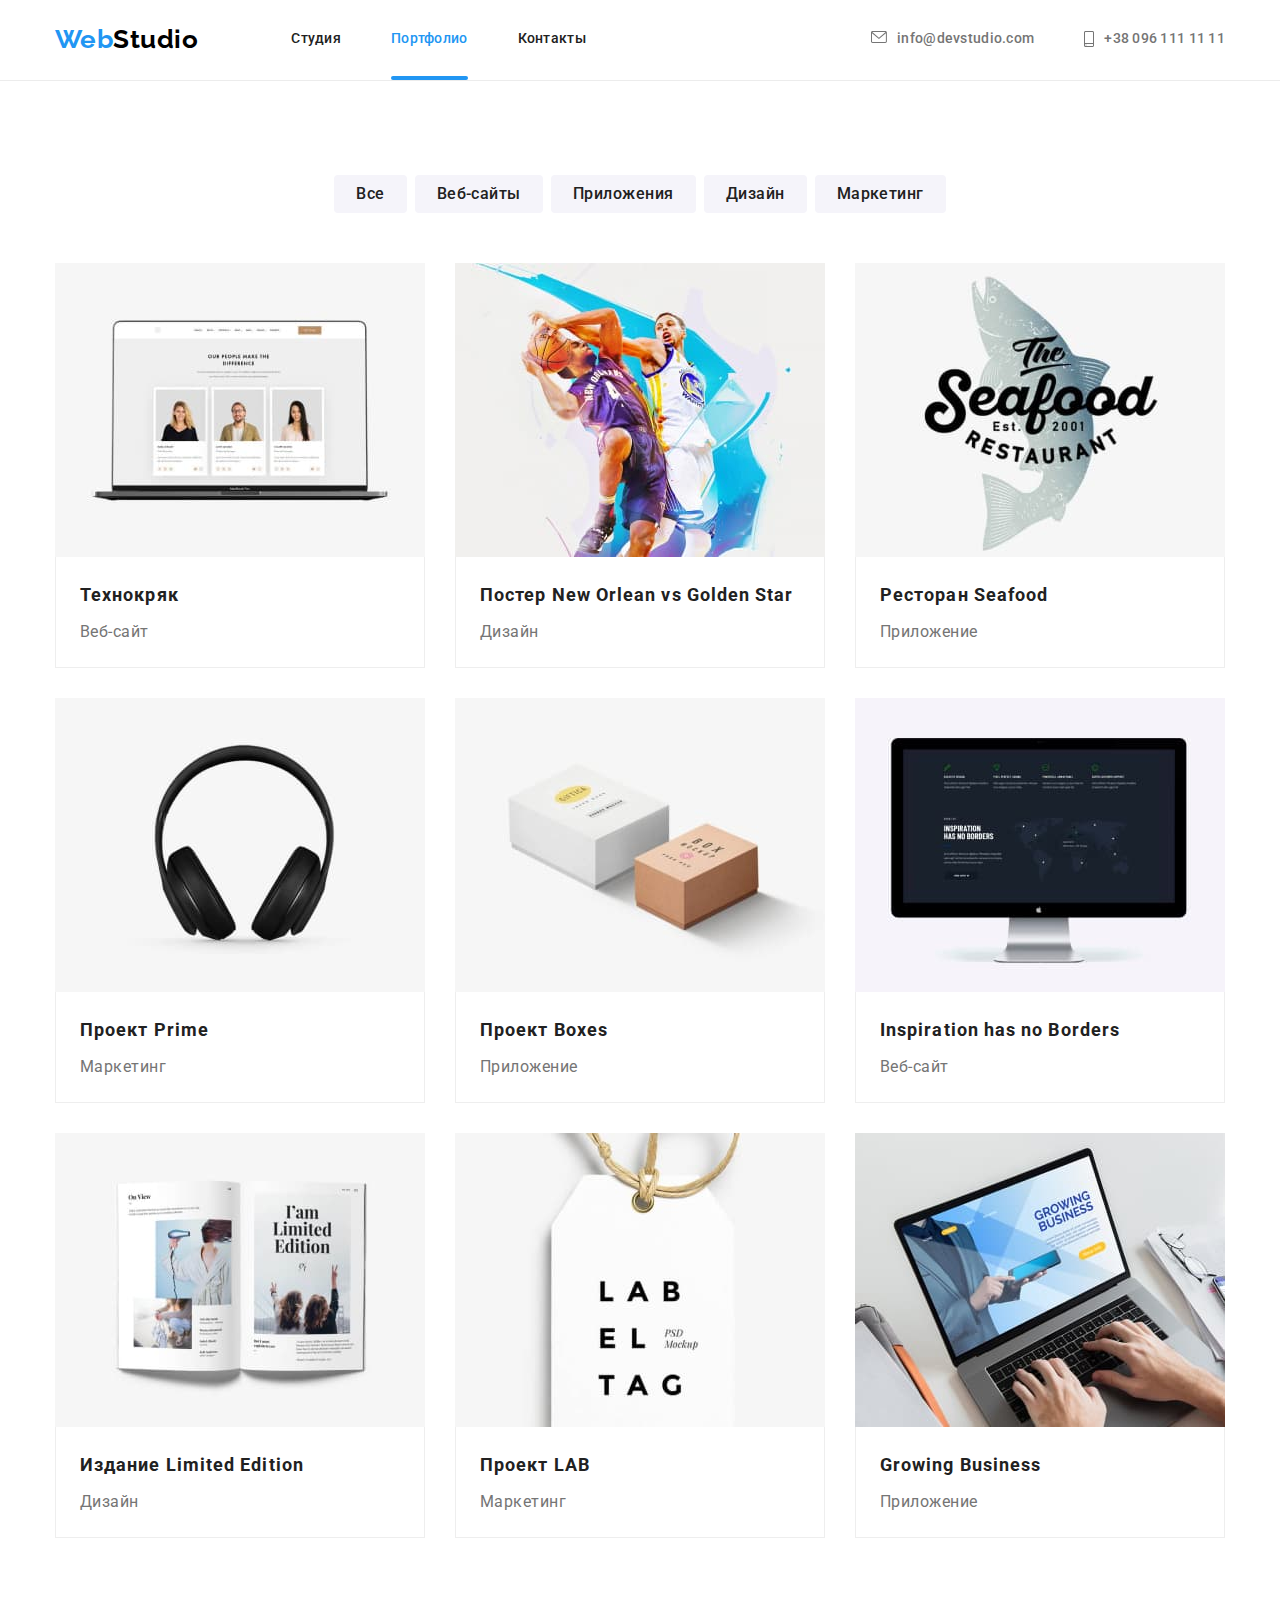
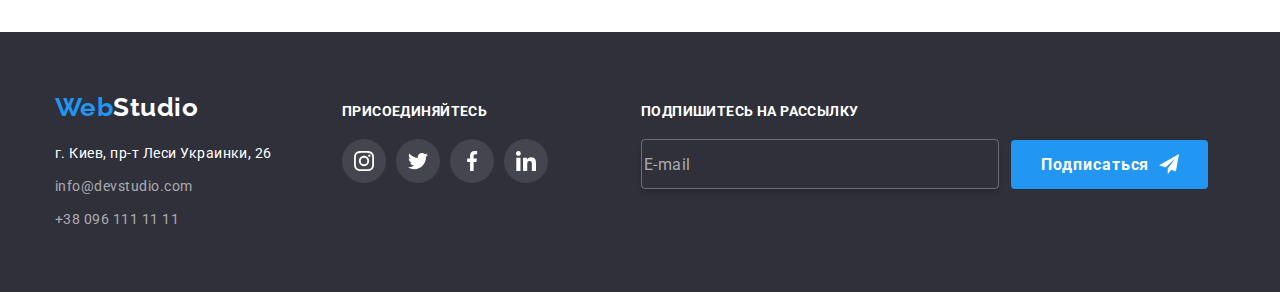
==== portfolio.html @ 32d6f5f3 "Added files from HW#6" ====
<!DOCTYPE html>
<html lang="ru">
  <head>
    <meta charset="UTF-8" />
    <meta http-equiv="X-UA-Compatible" content="IE=edge" />
    <meta name="viewport" content="width=device-width, initial-scale=1.0" />
    <title>Document</title>
    <link rel="preconnect" href="https://fonts.googleapis.com" />
    <link rel="preconnect" href="https://fonts.gstatic.com" crossorigin />
    <link
      href="https://fonts.googleapis.com/css2?family=Raleway:wght@700&family=Roboto:wght@400;500;700;900&display=swap"
      rel="stylesheet"
    />
    <link
      rel="stylesheet"
      href="https://cdnjs.cloudflare.com/ajax/libs/modern-normalize/1.1.0/modern-normalize.css"
    />
    <link rel="stylesheet" href="./css/styles.css" />
  </head>
  <body class="page">
    <!-- Шапка сайта -->

    <header class="page-header">
      <div class="container">
        <div class="header-box">
          <nav class="site-nav">
            <a href="./index.html" class="logo link"><span>Web</span>Studio</a>

            <ul class="site-nav-list list">
              <li class="site-nav-item">
                <a href="./index.html" class="link">Студия</a>
              </li>
              <li class="site-nav-item">
                <a href="./portfolio.html" class="link current">Портфолио</a>
              </li>
              <li class="site-nav-item">
                <a href="#" class="link">Контакты</a>
              </li>
            </ul>
          </nav>

          <ul class="header-contacts-list list">
            <li class="header-contacts-item">
              <a href="mailto:info@devstudio.com" class="link"
                ><svg class="contacts-icon" width="16" height="12">
                  <use href="./images/symbol-defs.svg#icon-envelope"></use>
                </svg>
                info@devstudio.com</a
              >
            </li>
            <li class="header-contacts-item">
              <a href="tel:+380961111111" class="link"
                ><svg class="contacts-icon" width="10" height="16">
                  <use href="./images/symbol-defs.svg#icon-smartphone"></use>
                </svg>
                +38 096 111 11 11</a
              >
            </li>
          </ul>
        </div>
      </div>
    </header>

    <main>
      <section class="section example">
        <!-- <h1 class="section-title">Наши работы</h1> -->
        <div class="example-box container">
          <!-- Фильтр -->

          <ul class="list filter-list">
            <li class="filter-item">
              <button type="button" class="button filter">Все</button>
            </li>
            <li class="filter-item">
              <button type="button" class="button filter">Веб-сайты</button>
            </li>
            <li class="filter-item">
              <button type="button" class="button filter">Приложения</button>
            </li>
            <li class="filter-item">
              <button type="button" class="button filter">Дизайн</button>
            </li>
            <li class="filter-item">
              <button type="button" class="button filter">Маркетинг</button>
            </li>
          </ul>

          <!-- Примеры работ -->

          <ul class="list example-list">
            <li class="example-item">
              <div class="card-thumb">
                <img
                  src="./images/img-pt1.jpg"
                  alt="Лэптоп"
                  width="370"
                  height="294"
                />
                <p class="card-thumb-description">
                  Технокряк это современная площадка распространения
                  коронавируса. Компании используют эту платформу для цифрового
                  шпионажа и атак на защищённые сервера конкурентов.
                </p>
              </div>
              <div class="card-thumb-text">
                <h2 class="title">Технокряк</h2>
                <p class="description">Веб-сайт</p>
              </div>
            </li>

            <li class="example-item">
              <div class="card-thumb">
                <img
                  src="./images/img-pt2.jpg"
                  alt="Баскетболисты"
                  width="370"
                  height="294"
                />
                <p class="card-thumb-description">
                  Технокряк это современная площадка распространения
                  коронавируса. Компании используют эту платформу для цифрового
                  шпионажа и атак на защищённые сервера конкурентов.
                </p>
              </div>
              <div class="card-thumb-text">
                <h2 class="title">Постер New Orlean vs Golden Star</h2>
                <p class="description">Дизайн</p>
              </div>
            </li>

            <li class="example-item">
              <div class="card-thumb">
                <img
                  src="./images/img-pt3.jpg"
                  alt="Логотип ресторана"
                  width="370"
                  height="294"
                />
                <p class="card-thumb-description">
                  Технокряк это современная площадка распространения
                  коронавируса. Компании используют эту платформу для цифрового
                  шпионажа и атак на защищённые сервера конкурентов.
                </p>
              </div>
              <div class="card-thumb-text">
                <h2 class="title">Ресторан Seafood</h2>
                <p class="description">Приложение</p>
              </div>
            </li>

            <li class="example-item">
              <div class="card-thumb">
                <img
                  src="./images/img-pt4.jpg"
                  alt="Наушники"
                  width="370"
                  height="294"
                />
                <p class="card-thumb-description">
                  Технокряк это современная площадка распространения
                  коронавируса. Компании используют эту платформу для цифрового
                  шпионажа и атак на защищённые сервера конкурентов.
                </p>
              </div>
              <div class="card-thumb-text">
                <h2 class="title">Проект Prime</h2>
                <p class="description">Маркетинг</p>
              </div>
            </li>

            <li class="example-item">
              <div class="card-thumb">
                <img
                  src="./images/img-pt5.jpg"
                  alt="Две коробки"
                  width="370"
                  height="294"
                />
                <p class="card-thumb-description">
                  Технокряк это современная площадка распространения
                  коронавируса. Компании используют эту платформу для цифрового
                  шпионажа и атак на защищённые сервера конкурентов.
                </p>
              </div>
              <div class="card-thumb-text">
                <h2 class="title">Проект Boxes</h2>
                <p class="description">Приложение</p>
              </div>
            </li>

            <li class="example-item">
              <div class="card-thumb">
                <img
                  src="./images/img-pt6.jpg"
                  alt="Моноблок"
                  width="370"
                  height="294"
                />
                <p class="card-thumb-description">
                  Технокряк это современная площадка распространения
                  коронавируса. Компании используют эту платформу для цифрового
                  шпионажа и атак на защищённые сервера конкурентов.
                </p>
              </div>
              <div class="card-thumb-text">
                <h2 class="title">Inspiration has no Borders</h2>
                <p class="description">Веб-сайт</p>
              </div>
            </li>

            <li class="example-item">
              <div class="card-thumb">
                <img
                  src="./images/img-pt7.jpg"
                  alt="Открытая книга"
                  width="370"
                  height="294"
                />
                <p class="card-thumb-description">
                  Технокряк это современная площадка распространения
                  коронавируса. Компании используют эту платформу для цифрового
                  шпионажа и атак на защищённые сервера конкурентов.
                </p>
              </div>
              <div class="card-thumb-text">
                <h2 class="title">Издание Limited Edition</h2>
                <p class="description">Дизайн</p>
              </div>
            </li>

            <li class="example-item">
              <div class="card-thumb">
                <img
                  src="./images/img-pt8.jpg"
                  alt="Бирка"
                  width="370"
                  height="294"
                />
                <p class="card-thumb-description">
                  Технокряк это современная площадка распространения
                  коронавируса. Компании используют эту платформу для цифрового
                  шпионажа и атак на защищённые сервера конкурентов.
                </p>
              </div>
              <div class="card-thumb-text">
                <h2 class="title">Проект LAB</h2>
                <p class="description">Маркетинг</p>
              </div>
            </li>

            <li class="example-item">
              <div class="card-thumb">
                <img
                  src="./images/img-pt9.jpg"
                  alt="Лэптоп"
                  width="370"
                  height="294"
                />
                <p class="card-thumb-description">
                  Технокряк это современная площадка распространения
                  коронавируса. Компании используют эту платформу для цифрового
                  шпионажа и атак на защищённые сервера конкурентов.
                </p>
              </div>
              <div class="card-thumb-text">
                <h2 class="title">Growing Business</h2>
                <p class="description">Приложение</p>
              </div>
            </li>
          </ul>
        </div>
      </section>
    </main>

    <!-- Футер -->

    <footer class="page-footer">
      <div class="footer-info container">
        <div class="footer-contacts">
          <a href="./index.html" class="link logo"><span>Web</span>Studio</a>
          <address>г. Киев, пр-т Леси Украинки, 26</address>
          <ul class="footer-contacts list">
            <li class="footer-contacts-item">
              <a href="mailto:info@devstudio.com" class="link"
                >info@devstudio.com</a
              >
            </li>
            <li class="footer-contacts-item">
              <a href="tel:+380961111111" class="link">+38 096 111 11 11</a>
            </li>
          </ul>
        </div>

        <div class="footer-links">
          <h2 class="footer-title">Присоединяйтесь</h2>

          <ul class="list social-list">
            <li class="social-item">
              <a href="#" class="link">
                <div class="social-box">
                  <svg class="social-icon">
                    <use href="./images/symbol-defs.svg#icon-instagram-2"></use>
                  </svg>
                </div>
              </a>
            </li>

            <li class="social-item">
              <a href="#" class="link">
                <div class="social-box">
                  <svg class="social-icon">
                    <use href="./images/symbol-defs.svg#icon-twitter-1"></use>
                  </svg>
                </div>
              </a>
            </li>

            <li class="social-item">
              <a href="#" class="link">
                <div class="social-box">
                  <svg class="social-icon">
                    <use href="./images/symbol-defs.svg#icon-facebook-1"></use>
                  </svg>
                </div>
              </a>
            </li>

            <li class="social-item">
              <a href="#" class="link">
                <div class="social-box">
                  <svg class="social-icon">
                    <use href="./images/symbol-defs.svg#icon-linkedin-1"></use>
                  </svg>
                </div>
              </a>
            </li>
          </ul>
        </div>

        <div class="subscription">
          <h2 class="footer-title">Подпишитесь на рассылку</h2>

          <div class="subscription-box">
            <form class="form">
              <label for="">
                <input
                  type="email"
                  name="email"
                  placeholder="E-mail"
                  class="ft-input"
                />
              </label>
              <button type="submit" class="footer-btn button">
                Подписаться
                <svg class="social-icon">
                  <use href="./images/symbol-defs.svg#icon-icon-send"></use>
                </svg>
              </button>
            </form>
          </div>
        </div>
      </div>
    </footer>

    <script src="./js/modal.js"></script>
  </body>
</html>
---- css/styles.css ----
:root {
  --primary-text-color: #757575;
  --title-text-color: #212121;
  --primary-accent-color: #2196f3;
  --secondary-accent-color: #ffffff;
  --logo-color: #000000;
  --footer-link-color: rgba(255, 255, 255, 0.6);

  /* --primary-bg-color: #e5e5e5; */
  --header-bg-color: #ffffff;
  --hero-bg-color: #2f303a;
  --footer-bg-color: #2f303a;
  /* --secondary-bg-color: #f5f4fa; */
  --primary-bg-color: #f5f4fa;
  --secondary-bg-color: #e5e5e5;

  --card-set-gap: 30px;

  /* -------------Переменные переходов */

  --transition-time: 250ms;
  --transition-time-func: cubic-bezier(0.4, 0, 0.2, 1);
}

/* палитра текста */

/* Основной цвет текста: #757575; */

/* Вторичный цвет текста: #212121; */

/* Акцент:#2196F3; */

/* Белый #FFFFFF; */

/* Футер адресс #FFFFFF; */

/* Футер ссылки rgba(255, 255, 255, 0.6); */

/* WEB #2196F3; studio #000000; #FFFFFF; */

/* Герой #FFFFFF; */

/* Палитра фона */

/* Хэдер #FFFFFF; */

/* Герой #2F303A; */

/* Основной фон #E5E5E5; */

/* Вторичный фон+фильтр #F5F4FA; */

body {
  color: var(--primary-text-color);
  background-color: var(--header-bg-color);

  font-family: Roboto, sans-serif;
  letter-spacing: 0.03em;
}

/* Ссылки */
.link {
  color: inherit;
  text-decoration: none;
}

/* Списки */
.list {
  margin: 0;
  padding: 0;

  list-style: none;
}

/* сброс */
h1,
h2,
h3,
h4,
h5,
h6,
p {
  margin: 0;
  padding: 0;
}

/* Изображения */

img {
  display: block;
  width: 100%;
  height: auto;
}

/* -------------------visually-hidden */

.visually-hidden {
  position: absolute;
  width: 1px;
  height: 1px;
  margin: -1px;
  padding: 0;
  overflow: hidden;
  border: 0;
  clip: rect(0 0 0 0);
}

/* CONTAINER */
.container {
  width: 1200px;
  padding-left: 15px;
  padding-right: 15px;
  margin: 0 auto;
}

/* Кнопки */

.button {
  border: 2px solid transparent;
  border-radius: 4px;
  cursor: pointer;
}

.button.filter {
  padding: 4px 20px;

  color: var(--title-text-color);
  background-color: var(--primary-bg-color);

  font-family: inherit;
  font-weight: 500;
  font-size: 16px;
  line-height: 1.62;
  letter-spacing: inherit;
  transition: background-color var(--transition-time)
      var(--transition-time-func),
    color var(--transition-time) var(--transition-time-func);
}

.button.filter:hover,
.button.filter:focus {
  color: var(--secondary-accent-color);
  background-color: var(--primary-accent-color);

  font-family: inherit;
  font-weight: 500;
  font-size: 16px;
  line-height: 1.62;
  letter-spacing: inherit;
}

/* Ссылки на соц.сети */

.social-box {
  display: flex;
  justify-content: center;
  width: 44px;
  height: 44px;
}

.social-icon {
  width: 20px;
  height: 20px;
}

/* HEADER */

.page-header {
  padding-top: 24px;
  padding-bottom: 25px;
  border-bottom: 1px solid #ececec;

  color: var(--title-text-color);
  background-color: var(--secondary-accent-color);
}

.site-nav {
  display: flex;
  align-items: center;
}

.header-box {
  display: flex;
  align-items: center;
}

.logo {
  margin-right: 93px;

  color: var(--logo-color);

  font-family: Raleway, sans-serif;
  font-weight: 700;
  font-size: 26px;
  line-height: 1.19;
}

.logo span {
  color: var(--primary-accent-color);
}

/* site-nav+header-contacts-list */

.site-nav-list {
  color: var(--title-text-color);
  font-weight: 500;
  font-size: 14px;
  line-height: 1.14;
  letter-spacing: 0.02em;

  display: flex;
}

.site-nav-item:not(:last-child) {
  margin-right: 50px;
}

.site-nav-list .link {
  transition: color var(--transition-time) var(--transition-time-func),
    fill var(--transition-time) var(--transition-time-func);
}

.site-nav-list .current {
  position: relative;
  color: var(--primary-accent-color);
}

.header-contacts-list {
  margin-left: auto;

  color: var(--primary-text-color);
  font-weight: 500;
  font-size: 14px;
  line-height: 1.14;
  letter-spacing: 0.02em;
  fill: var(--primary-text-color);

  display: flex;
}

.header-contacts-list .link {
  transition: color var(--transition-time) var(--transition-time-func),
    fill var(--transition-time) var(--transition-time-func);
}

.header-contacts-item {
  display: flex;
  align-items: center;
}

.header-contacts-item .link {
  display: flex;
}

.contacts-icon {
  margin-right: 10px;

  justify-content: center;
  align-items: center;
}

.header-contacts-item:not(:last-child) {
  margin-right: 50px;
}

.site-nav-list .link:hover,
.site-nav-list .link:focus,
.header-contacts-list .link:focus:focus,
.header-contacts-list .link:hover:hover,
.footer-contacts .link:focus,
.footer-contacts .link:hover {
  color: var(--primary-accent-color);
  fill: var(--primary-accent-color);
}

/* ---------Полоска активной вкладки position: relative строка 212 */

.site-nav .link.current::after {
  content: "";
  position: absolute;
  left: 0;
  top: 46px;
  width: 100%;
  height: 4px;
  background-color: var(--primary-accent-color);
  border-radius: 2px;
}

/* Sections */

.section {
  padding-top: 94px;
  padding-bottom: 94px;
}

.section-title {
  margin-bottom: 50px;

  color: var(--title-text-color);

  font-weight: 700;
  font-size: 36px;
  line-height: 1.16;
  text-align: center;
}

/* Hero */

.hero {
  padding-top: 200px;
  padding-bottom: 200px;

  max-width: 1600px;
  margin-right: auto;
  margin-left: auto;

  background-color: var(--hero-bg-color);
  text-align: center;
  background-image: linear-gradient(rgba(0, 0, 0, 0.2), rgba(47, 48, 58, 0.4)),
    url(../images/hero-bg.jpg);
  background-repeat: no-repeat;
  background-position: center;
}

.hero-title {
  max-width: 696px;
  margin-top: 0;
  margin-right: auto;
  margin-left: auto;
  margin-bottom: 30px;

  color: var(--secondary-accent-color);

  font-weight: 900;
  font-size: 44px;
  line-height: 1.36;
  letter-spacing: 0.06em;
  text-transform: uppercase;
}

/* HERO-кнопка */
.button.primary {
  margin-top: 0;
  margin-bottom: 0;
  margin-left: auto;
  margin-right: auto;
  padding-top: 8px;
  padding-bottom: 8px;
  padding-left: 30px;
  padding-right: 30px;

  color: var(--secondary-accent-color);
  background-color: var(--primary-accent-color);

  font-family: inherit;
  font-weight: 700;
  font-size: 16px;
  line-height: 1.87;
  letter-spacing: 0.06em;

  transition: background-color var(--transition-time)
      var(--transition-time-func),
    box-shadow var(--transition-time) var(--transition-time-func);
}

.button.primary:hover,
.button.primary:focus {
  background-color: #188ce8;
  box-shadow: 0px 4px 4px rgba(0, 0, 0, 0.25);
}

/* Секция преймущества */

/* .advantages {
  outline: 2px solid tomato;
  background-color: rgb(131, 71, 71);
} */

.advantages-list {
  margin-left: calc(-1 * var(--card-set-gap));

  font-size: 14px;
  line-height: 1.71;

  display: flex;
}

.advantages-item {
  margin-left: var(--card-set-gap);

  flex-basis: calc((100% / 4) - var(--card-set-gap));
}

.advantages-item-box {
  width: 270px;
  height: 120px;
  border-radius: 4px;
  padding: 25px 100px;
  margin-bottom: 30px;

  background-color: var(--primary-bg-color);
}

.advantages-icon {
  width: 70px;
  height: 70px;
}

.advantages-list-title {
  margin-bottom: 10px;

  color: var(--title-text-color);

  font-weight: 700;
  font-size: 14px;
  line-height: 1.14;
  text-transform: uppercase;
}

/* Секция Чем мы занимаемся */

.work {
  padding-top: 0;

  text-align: center;
}

.work-list {
  margin-left: calc(-1 * var(--card-set-gap));

  display: flex;
}

.work-item {
  position: relative;

  margin-left: var(--card-set-gap);

  flex-basis: calc((100% / 3) - var(--card-set-gap));
}

.work-item-text {
  position: absolute;
  width: 100%;
  height: auto;
  left: 0;
  bottom: 0;

  padding-top: 27px;
  padding-bottom: 27px;

  font-family: Roboto;
  font-weight: 700;
  font-size: 14px;
  line-height: 1.14;
  text-align: center;
  letter-spacing: 0.03em;
  text-transform: uppercase;

  color: var(--secondary-accent-color);
  background-color: rgba(47, 48, 58, 0.8);
}

/* Секция Команда */

.team {
  background-color: var(--secondary-bg-color);
}

.team-list {
  margin-left: calc(-1 * var(--card-set-gap));

  font-size: 16px;
  line-height: 1.18;
  text-align: center;

  display: flex;
}

.team-item {
  margin-left: var(--card-set-gap);

  flex-basis: calc((100% / 4) - var(--card-set-gap));

  box-shadow: 0px 1px 3px rgba(0, 0, 0, 0.12), 0px 1px 1px rgba(0, 0, 0, 0.14),
    0px 2px 1px rgba(0, 0, 0, 0.2);
}

.team-list .title {
  margin-bottom: 10px;

  color: var(--title-text-color);
  font-size: 16px;
  line-height: 1.18;
  font-weight: 500;
}

/* .team-list img {
  margin-bottom: 30px;
} */

.team-card-text {
  padding: 30px 32px;
  border-radius: 0 0 4px 4px;
  background-color: var(--header-bg-color);
}

.team .social-list {
  margin-top: 16px;
  margin-left: -10px;

  display: flex;
}

.team .social-item {
  margin-left: 10px;

  flex-basis: calc((100% / 3) - 10px);
}

.social-item .link {
  display: flex;
  align-items: center;
}

.team .social-item .link .social-icon {
  transition: fill var(--transition-time) var(--transition-time-func);
}

.team .social-item .link:hover .social-icon,
.team .social-item .link:focus .social-icon {
  fill: var(--secondary-accent-color);
}

.team .social-item .link .social-box {
  border-radius: 50%;
  transition: background-color var(--transition-time)
    var(--transition-time-func);
}

.team .social-item .link:hover .social-box,
.team .social-item .link:hover .social-box {
  background-color: var(--primary-accent-color);
}

.team .social-icon {
  fill: #afb1b8;
  align-self: center;
}

/* Секция Постоянные клиенты */

.clients-list {
  margin-left: calc(-1 * var(--card-set-gap));
  margin-bottom: calc(-1 * var(--card-set-gap));

  display: flex;
}

.clients-item {
  margin-left: var(--card-set-gap);
  margin-bottom: var(--card-set-gap);

  flex-basis: calc((100% / 5) - var(--card-set-gap));
}

.clients-item-box {
  width: 170px;
  height: 92px;
  padding: 16px 32px;
  border: 1px solid #afb1b8;
  border-radius: 4px;

  transition: border var(--transition-time) var(--transition-time-func);
}

.clients-icon {
  width: 106px;
  height: 60px;

  fill: #afb1b8;

  transition: fill var(--transition-time) var(--transition-time-func);
}

.clients-item .link:hover .clients-icon,
.clients-item .link:focus .clients-icon {
  fill: var(--primary-accent-color);
}

.clients-item .link:hover .clients-item-box,
.clients-item .link:focus .clients-item-box {
  border: 1px solid var(--primary-accent-color);
}

/* Секция Примеры работ */

/* .example {
  background-color: var(--header-bg-color);
} */

.filter-list {
  margin-bottom: 50px;
  display: flex;
  justify-content: center;
}

.filter-item:not(:last-child) {
  margin-right: 8px;
}

.filter-item {
  position: relative;
}

.filter-item::after {
  position: absolute;
  top: 0;
  left: 0;
  border-radius: 4px;
  content: "";
  width: 100%;
  height: 100%;

  z-index: -1;

  opacity: 0;

  transition: opacity var(--transition-time) var(--transition-time-func);

  text-shadow: 0px 4px 4px rgba(0, 0, 0, 0.25);

  box-shadow: 0px 3px 1px rgba(0, 0, 0, 0.1), 0px 1px 2px rgba(0, 0, 0, 0.08),
    0px 2px 2px rgba(0, 0, 0, 0.12);
}

.filter-item:hover::after {
  opacity: 1;
}

/* Карточки секции Примеры */

.example-item:hover,
.example-item:focus {
  cursor: pointer;

  /* box-shadow: 0px 1px 1px rgba(0, 0, 0, 0.12), 0px 4px 4px rgba(0, 0, 0, 0.06),
    1px 4px 6px rgba(0, 0, 0, 0.16); */
}

.example-item {
  position: relative;
}

.example-item::after {
  display: inline-block;
  position: absolute;
  top: 0;
  left: 0;
  content: "";
  width: 100%;
  height: 100%;

  opacity: 0;
  transition: opacity var(--transition-time) var(--transition-time-func);

  box-shadow: 0px 1px 1px rgba(0, 0, 0, 0.12), 0px 4px 4px rgba(0, 0, 0, 0.06),
    1px 4px 6px rgba(0, 0, 0, 0.16);
}

.example-item:hover::after {
  opacity: 1;
}

/* .card-thumb > img {
  margin-bottom: 20px;
} */

.card-thumb {
  position: relative;
  overflow: hidden;
}

.card-thumb-text {
  padding: 20px 24px;
  border: 1px solid #eeeeee;
  border-top: none;
}

.card-thumb-description {
  display: block;

  position: absolute;

  padding: 63px 24px;

  font-family: Roboto;
  font-size: 18px;
  line-height: 1.56;
  letter-spacing: 0.03em;

  color: var(--secondary-accent-color);
  background-color: rgba(33, 150, 243, 0.9);

  /* overflow: hidden; */

  /* opacity: 0; */

  pointer-events: none;

  transition: transform var(--transition-time) var(--transition-time-func);
}

.example-item:hover .card-thumb-description,
.example-item:focus .card-thumb-description {
  /* bottom: 0;
  left: 0; */

  transform: translateY(-100%);

  /* opacity: 1; */
}

.example-list .title {
  margin-bottom: 4px;

  color: var(--title-text-color);

  font-weight: 700;
  font-size: 18px;
  line-height: 2;
  letter-spacing: 0.06em;
  text-align: left;
}

.example-list .description {
  color: var(--primary-text-color);

  font-size: 16px;
  line-height: 1.87;
  text-align: left;
}

.example-list {
  margin-left: calc(-1 * var(--card-set-gap));
  margin-bottom: calc(-1 * var(--card-set-gap));

  display: flex;
  flex-wrap: wrap;
}

.example-item {
  margin-left: var(--card-set-gap);
  margin-bottom: var(--card-set-gap);
  flex-basis: calc((100% / 3) - var(--card-set-gap));
}

/* .card-thumb {
  border: 1px solid #eeeeee;
} */

/* футер */

.page-footer {
  padding-top: 60px;
  padding-bottom: 60px;

  color: var(--secondary-accent-color);
  background-color: var(--footer-bg-color);

  font-size: 14px;
  line-height: 1.71;
}

.page-footer .footer-contacts .logo {
  margin-bottom: 20px;
  margin-right: 0;
  display: inline-block;

  color: var(--secondary-accent-color);
}

.page-footer address {
  margin-bottom: 9px;

  font-style: normal;
}

.footer-contacts .link {
  color: var(--footer-link-color);

  transition: color var(--transition-time) var(--transition-time-func);
}

.footer-contacts-item:not(:last-child) {
  margin-bottom: 9px;
}

.page-footer .social-list {
  display: flex;
}

.footer-info {
  display: flex;
  align-items: baseline;
}

.footer-links {
  margin-left: 70px;
}

.footer-links .social-item .link .social-box {
  transition: background-color var(--transition-time)
    var(--transition-time-func);
}

.footer-links .social-item .link:hover .social-icon,
.footer-links .social-item .link:focus .social-icon {
  fill: var(--secondary-accent-color);
}

.footer-links .social-item .link:hover .social-box,
.footer-links .social-item .link:hover .social-box {
  background-color: var(--primary-accent-color);
  border-radius: 50%;
}

.footer-links .social-icon {
  fill: var(--secondary-accent-color);
  align-self: center;
}

.footer-links .social-box {
  background-color: rgba(255, 255, 255, 0.1);
  border-radius: 50%;
}

.footer-links .social-item:not(:first-child) {
  margin-left: 10px;
}

.page-footer .footer-title {
  margin-bottom: 20px;

  font-family: Roboto;
  font-weight: 700;
  font-size: 14px;
  line-height: 1.14;
  letter-spacing: 0.03em;
  text-transform: uppercase;
}

/* Футер Форма подписки */

.subscription {
  margin-left: 93px;
}

.subscription-box {
  display: flex;
  align-items: center;
}

.form {
  display: flex;
  align-items: center;
}

.form .ft-input {
  display: block;
  width: 358px;
  height: 50px;
  border: 1px solid rgba(255, 255, 255, 0.3);
  border-radius: 4px;
  box-shadow: 0px 4px 4px rgba(0, 0, 0, 0.15);
  background-color: transparent;
  color: rgba(255, 255, 255, 0.6);
  font-weight: 400;
  font-size: 16px;
  line-height: 1.25;
  letter-spacing: 0.03em;
}

.form .ft-input::placeholder {
  color: rgba(255, 255, 255, 0.6);
  font-weight: 400;
  font-size: 16px;
  line-height: 1.25;
  letter-spacing: 0.03em;
}

.footer-btn {
  margin-left: 12px;

  padding: 8px 27px 8px 28px;

  color: var(--secondary-accent-color);
  background-color: var(--primary-accent-color);

  font-family: inherit;
  font-weight: 700;
  font-size: 16px;
  line-height: 1.87;
  letter-spacing: 0.06em;

  display: flex;
  justify-content: center;
  align-items: center;

  transition: background-color var(--transition-time)
      var(--transition-time-func),
    box-shadow var(--transition-time) var(--transition-time-func);
}

.footer-btn:hover,
.footer-btn:focus {
  background-color: #188ce8;
  box-shadow: 0px 4px 4px rgba(0, 0, 0, 0.25);
}

.footer-btn .social-icon {
  margin-left: 10px;
  fill: var(--secondary-accent-color);
}

/* ------------------Модальное окно */

.backdrop {
  width: 100%;
  height: 100%;
  position: fixed;
  top: 0;
  left: 0;
  background-color: rgba(0, 0, 0, 0.2);
  transition: opacity var(--transition-time) var(--transition-time-func),
    transform var(--transition-time) var(--transition-time-func);
}

.modal {
  width: 528px;
  min-height: 581px;
  padding: 40px;
  background: var(--secondary-accent-color);
  box-shadow: 0px 1px 3px rgba(0, 0, 0, 0.12), 0px 1px 1px rgba(0, 0, 0, 0.14),
    0px 2px 1px rgba(0, 0, 0, 0.2);
  border-radius: 4px;
  position: absolute;
  left: 50%;
  top: 50%;
  transform: scale(1);
  transform: translate(-50%, -50%);
  opacity: 1;
  transition: opacity var(--transition-time) var(--transition-time-func),
    transform var(--transition-time) var(--transition-time-func);
}

.modal-title {
  font-weight: 700;
  font-size: 20px;
  line-height: 1.15;
  text-align: center;
  letter-spacing: 0.03em;
  margin-bottom: 12px;

  color: var(--title-text-color);
}

.modal-title {
  font-weight: 700;
  font-size: 20px;
  line-height: 1.15;
  text-align: center;
  letter-spacing: 0.03em;
  margin-bottom: 12px;
  display: inline-block;
}

.form-input {
  width: 100%;
  height: 40px;
  padding-left: 42px;
  outline: none;
  border: 1px solid rgba(33, 33, 33, 0.2);
  border-radius: 4px;
  cursor: pointer;
  transition: border-color var(--transition-time) var(--transition-time-func),
    fill var(--transition-time) var(--transition-time-func);
}

.form-input:focus,
.form-input:hover {
  border-color: var(--primary-accent-color);
}

.form-input:focus + .input-icon,
.form-input:hover + .input-icon {
  fill: var(--primary-accent-color);
}

.input-icon:hover ~ .form-input,
.input-icon:focus ~ .form-input {
  border-color: var(--primary-accent-color);
}

.input-icon:hover,
.input-icon:focus {
  fill: var(--primary-accent-color);
}

.form-input-text {
  margin-bottom: 4px;
  display: block;
  font-weight: 400;
  font-size: 12px;
  line-height: 1.16;
  letter-spacing: 0.01em;

  color: var(--primary-text-color);
}

.form-field {
  margin-bottom: 10px;
}

.input-wrapper {
  position: relative;
  cursor: pointer;
}

.input-icon {
  position: absolute;
  left: 12px;
  top: 50%;
  transform: translateY(-50%);
  transition: fill var(--transition-time) var(--transition-time-func);
}

.form-text {
  width: 100%;
  height: 120px;
  margin-bottom: 20px;
  border-radius: 4px;
  border: 1px solid rgba(33, 33, 33, 0.2);
  padding: 12px 16px;
  resize: none;
  cursor: pointer;
  outline: none;
  transition: border-color var(--transition-time) var(--transition-time-func);
}

.form-text:focus,
.form-text:hover {
  border-color: var(--primary-accent-color);
}

.form-input::placeholder,
.form-text::placeholder {
  font-size: 14px;
  line-height: 1.14;
  letter-spacing: 0.01em;
  color: rgba(117, 117, 117, 0.5);
  transition: color var(--transition-time) var(--transition-time-func);
}

.form-text:hover::placeholder,
.form-text:focus::placeholder {
  color: var(--primary-accent-color);
}

.input-check-text {
  font-weight: 400;
  font-size: 14px;
  line-height: 1.71px;

  letter-spacing: 0.03em;

  color: var(--primary-text-color);

  display: flex;
  align-items: center;
}

.input-check-text a {
  color: var(--primary-accent-color);
  display: block;
  /* margin-left: 5px; */
}

.input-check-text span {
  width: 16px;
  height: 15px;
  border: 2px solid var(--title-text-color);
  border-radius: 2px;
  margin-right: 8px;
  display: flex;
  align-items: center;
  justify-content: center;
}

.check-icon {
  fill: var(--secondary-accent-color);
}

.input-check:checked + .input-check-text span {
  background-color: var(--primary-accent-color);
  border: none;
}

/* ------------------------------------------------------------- */

.modal-send-button {
  margin-left: auto;
  margin-right: auto;
  display: block;

  margin-top: 30px;
  padding: 8px 53px;

  color: var(--secondary-accent-color);
  background-color: var(--primary-accent-color);

  text-align: center;
  font-family: inherit;
  font-weight: 700;
  font-size: 16px;
  line-height: 1.87;
  letter-spacing: 0.06em;

  transition: background-color var(--transition-time)
      var(--transition-time-func),
    box-shadow var(--transition-time) var(--transition-time-func);
}

.modal-send-button:focus,
.modal-send-button:hover {
  background-color: #188ce8;
  box-shadow: 0px 4px 4px rgba(0, 0, 0, 0.25);
}

.modal-icon {
  width: 11px;
  height: 11px;
  fill: #000000;
  /* box-shadow: 0px 4px 4px rgba(0, 0, 0, 0.25); */
  transition: fill var(--transition-time) var(--transition-time-func);
}

.close-btn {
  position: absolute;
  right: 8px;
  top: 8px;
  width: 30px;
  height: 30px;
  border-radius: 50%;
  border: 1px solid rgba(0, 0, 0, 0.1);
  background: transparent;
  cursor: pointer;
}

.close-btn:hover .modal-icon {
  fill: var(--primary-accent-color);
}

.backdrop.is-hidden {
  opacity: 0;
  pointer-events: none;
}

.backdrop.is-hidden .modal {
  opacity: 0;
  transform: scale(0.5);
}
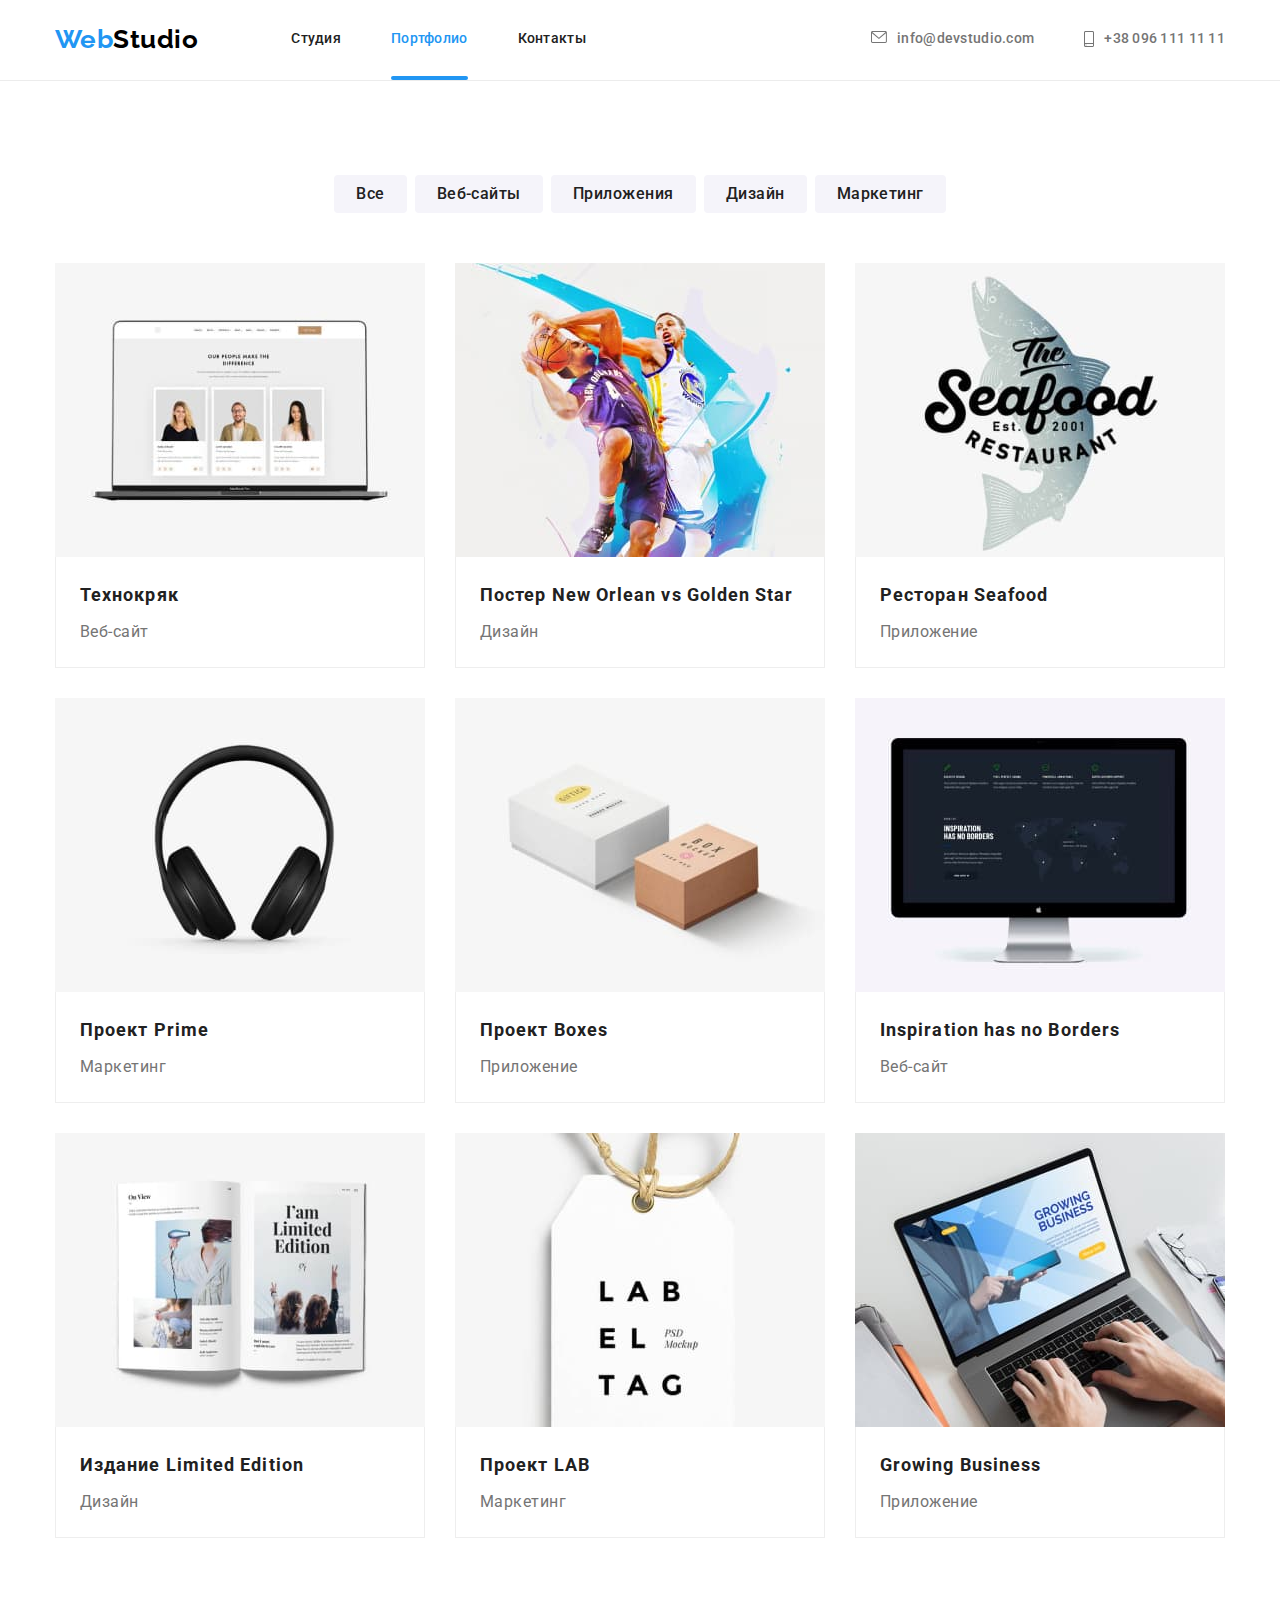
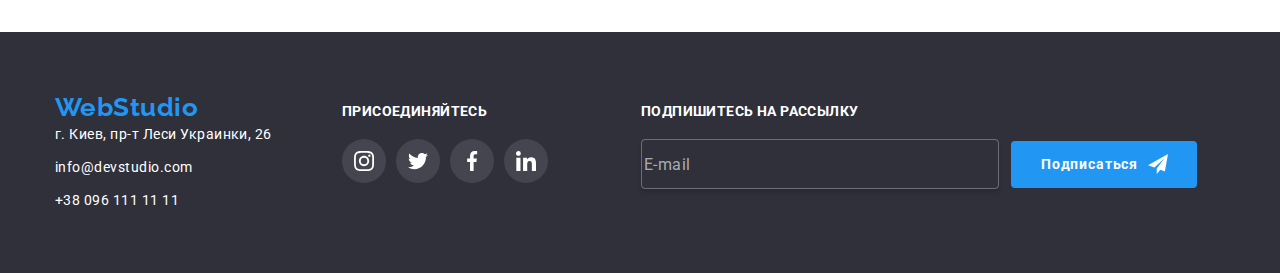
==== commit 2a6a794d: "Renamed clases of header by BEM metodology" ====
--- a/portfolio.html
+++ b/portfolio.html
@@ -24,33 +24,39 @@
       <div class="container">
         <div class="header-box">
           <nav class="site-nav">
-            <a href="./index.html" class="logo link"><span>Web</span>Studio</a>
-
-            <ul class="site-nav-list list">
-              <li class="site-nav-item">
-                <a href="./index.html" class="link">Студия</a>
+            <a href="./index.html" class="logo logo--header-logo link"
+              >Web<span class="logo--dark-logo">Studio</span></a
+            >
+
+            <ul class="site-nav__list list">
+              <li class="site-nav__item">
+                <a href="./index.html" class="site-nav__link link">Студия</a>
               </li>
-              <li class="site-nav-item">
-                <a href="./portfolio.html" class="link current">Портфолио</a>
+              <li class="site-nav__item">
+                <a href="./portfolio.html" class="site-nav__link link current"
+                  >Портфолио</a
+                >
               </li>
-              <li class="site-nav-item">
-                <a href="#" class="link">Контакты</a>
+              <li class="site-nav__item">
+                <a href="#" class="site-nav__link link">Контакты</a>
               </li>
             </ul>
           </nav>
 
-          <ul class="header-contacts-list list">
-            <li class="header-contacts-item">
-              <a href="mailto:info@devstudio.com" class="link"
-                ><svg class="contacts-icon" width="16" height="12">
+          <ul class="header-contacts list">
+            <li class="header-contacts__item">
+              <a
+                href="mailto:info@devstudio.com"
+                class="header-contacts__link link"
+                ><svg class="header-contacts__icon" width="16" height="12">
                   <use href="./images/symbol-defs.svg#icon-envelope"></use>
                 </svg>
                 info@devstudio.com</a
               >
             </li>
-            <li class="header-contacts-item">
-              <a href="tel:+380961111111" class="link"
-                ><svg class="contacts-icon" width="10" height="16">
+            <li class="header-contacts__item">
+              <a href="tel:+380961111111" class="header-contacts__link link"
+                ><svg class="header-contacts__icon" width="10" height="16">
                   <use href="./images/symbol-defs.svg#icon-smartphone"></use>
                 </svg>
                 +38 096 111 11 11</a
--- a/css/styles.css
+++ b/css/styles.css
@@ -18,7 +18,7 @@
 
   /* -------------Переменные переходов */
 
-  --transition-time: 250ms;
+  --transition-time: 500ms;
   --transition-time-func: cubic-bezier(0.4, 0, 0.2, 1);
 }
 
@@ -68,8 +68,15 @@
 .list {
   margin: 0;
   padding: 0;
-
   list-style: none;
+}
+
+/* Изображения */
+
+img {
+  display: block;
+  max-width: 100%;
+  height: auto;
 }
 
 /* сброс */
@@ -84,14 +91,6 @@
   padding: 0;
 }
 
-/* Изображения */
-
-img {
-  display: block;
-  width: 100%;
-  height: auto;
-}
-
 /* -------------------visually-hidden */
 
 .visually-hidden {
@@ -107,11 +106,30 @@
 
 /* CONTAINER */
 .container {
-  width: 1200px;
+  max-width: 1200px;
   padding-left: 15px;
   padding-right: 15px;
   margin: 0 auto;
 }
+
+/* ------------------------------------------- */
+/* ------------------------------------------- */
+/* ------------------------------------------- */
+/* ----------------COMPONENTS_____________________ */
+
+.logo {
+  color: var(--primary-accent-color);
+
+  font-family: Raleway, sans-serif;
+  font-weight: 700;
+  font-size: 26px;
+  line-height: 1.19;
+  display: inline-block;
+}
+
+/* ------------------------------------------- */
+/* ------------------------------------------- */
+/* ------------------------------------------- */
 
 /* Кнопки */
 
@@ -119,6 +137,11 @@
   border: 2px solid transparent;
   border-radius: 4px;
   cursor: pointer;
+  font-family: inherit;
+  font-style: 16px;
+  transition: background-color var(--transition-time)
+      var(--transition-time-func),
+    box-shadow var(--transition-time) var(--transition-time-func);
 }
 
 .button.filter {
@@ -127,14 +150,14 @@
   color: var(--title-text-color);
   background-color: var(--primary-bg-color);
 
-  font-family: inherit;
+  /* font-family: inherit; */
   font-weight: 500;
-  font-size: 16px;
+  /* font-size: 16px; */
   line-height: 1.62;
   letter-spacing: inherit;
-  transition: background-color var(--transition-time)
-      var(--transition-time-func),
-    color var(--transition-time) var(--transition-time-func);
+  transition: color var(--transition-time) var(--transition-time-func),
+    box-shadow var(--transition-time) var(--transition-time-func),
+    background-color var(--transition-time) var(--transition-time-func);
 }
 
 .button.filter:hover,
@@ -142,11 +165,13 @@
   color: var(--secondary-accent-color);
   background-color: var(--primary-accent-color);
 
-  font-family: inherit;
+  /* font-family: inherit; */
   font-weight: 500;
-  font-size: 16px;
+  /* font-size: 16px; */
   line-height: 1.62;
   letter-spacing: inherit;
+  box-shadow: 0px 3px 1px rgba(0, 0, 0, 0.1), 0px 1px 2px rgba(0, 0, 0, 0.08),
+    0px 2px 2px rgba(0, 0, 0, 0.12);
 }
 
 /* Ссылки на соц.сети */
@@ -174,34 +199,27 @@
   background-color: var(--secondary-accent-color);
 }
 
+.header-box {
+  display: flex;
+  align-items: center;
+}
+
+.logo--header-logo {
+  margin-right: 93px;
+}
+
+.logo--dark-logo {
+  color: var(--logo-color);
+}
+
+/* site-nav */
+
 .site-nav {
   display: flex;
   align-items: center;
 }
 
-.header-box {
-  display: flex;
-  align-items: center;
-}
-
-.logo {
-  margin-right: 93px;
-
-  color: var(--logo-color);
-
-  font-family: Raleway, sans-serif;
-  font-weight: 700;
-  font-size: 26px;
-  line-height: 1.19;
-}
-
-.logo span {
-  color: var(--primary-accent-color);
-}
-
-/* site-nav+header-contacts-list */
-
-.site-nav-list {
+.site-nav__list {
   color: var(--title-text-color);
   font-weight: 500;
   font-size: 14px;
@@ -211,71 +229,28 @@
   display: flex;
 }
 
-.site-nav-item:not(:last-child) {
+.site-nav__item:not(:last-child) {
   margin-right: 50px;
 }
 
-.site-nav-list .link {
+.site-nav__link:hover,
+.site-nav__link:focus {
+  color: var(--primary-accent-color);
+}
+
+.site-nav__link {
   transition: color var(--transition-time) var(--transition-time-func),
     fill var(--transition-time) var(--transition-time-func);
 }
 
-.site-nav-list .current {
+.site-nav__list .current {
   position: relative;
   color: var(--primary-accent-color);
 }
 
-.header-contacts-list {
-  margin-left: auto;
-
-  color: var(--primary-text-color);
-  font-weight: 500;
-  font-size: 14px;
-  line-height: 1.14;
-  letter-spacing: 0.02em;
-  fill: var(--primary-text-color);
-
-  display: flex;
-}
-
-.header-contacts-list .link {
-  transition: color var(--transition-time) var(--transition-time-func),
-    fill var(--transition-time) var(--transition-time-func);
-}
-
-.header-contacts-item {
-  display: flex;
-  align-items: center;
-}
-
-.header-contacts-item .link {
-  display: flex;
-}
-
-.contacts-icon {
-  margin-right: 10px;
-
-  justify-content: center;
-  align-items: center;
-}
-
-.header-contacts-item:not(:last-child) {
-  margin-right: 50px;
-}
-
-.site-nav-list .link:hover,
-.site-nav-list .link:focus,
-.header-contacts-list .link:focus:focus,
-.header-contacts-list .link:hover:hover,
-.footer-contacts .link:focus,
-.footer-contacts .link:hover {
-  color: var(--primary-accent-color);
-  fill: var(--primary-accent-color);
-}
-
 /* ---------Полоска активной вкладки position: relative строка 212 */
 
-.site-nav .link.current::after {
+.site-nav__link.current::after {
   content: "";
   position: absolute;
   left: 0;
@@ -284,6 +259,55 @@
   height: 4px;
   background-color: var(--primary-accent-color);
   border-radius: 2px;
+}
+
+/* header-contacts */
+
+.header-contacts {
+  color: var(--primary-text-color);
+  font-weight: 500;
+  font-size: 14px;
+  line-height: 1.14;
+  letter-spacing: 0.02em;
+
+  display: flex;
+  margin-left: auto;
+}
+
+.header-contacts .link {
+  transition: color var(--transition-time) var(--transition-time-func),
+    fill var(--transition-time) var(--transition-time-func);
+}
+
+.header-contacts__item {
+  display: flex;
+  align-items: center;
+}
+
+.header-contacts__link {
+  display: flex;
+}
+
+.header-contacts__icon {
+  margin-right: 10px;
+  fill: var(--primary-text-color);
+
+  justify-content: center;
+  align-items: center;
+
+  transition: fill var(--transition-time) var(--transition-time-func);
+}
+
+.header-contacts__item:not(:last-child) {
+  margin-right: 50px;
+}
+
+.header-contacts__link:focus:focus,
+.header-contacts__link:hover:hover,
+.header-contacts__link:focus .header-contacts__icon,
+.header-contacts__link:hover .header-contacts__icon {
+  color: var(--primary-accent-color);
+  fill: var(--primary-accent-color);
 }
 
 /* Sections */
@@ -352,15 +376,15 @@
   color: var(--secondary-accent-color);
   background-color: var(--primary-accent-color);
 
-  font-family: inherit;
+  /* font-family: inherit; */
   font-weight: 700;
-  font-size: 16px;
+  /* font-size: 16px; */
   line-height: 1.87;
   letter-spacing: 0.06em;
 
-  transition: background-color var(--transition-time)
+  /* transition: background-color var(--transition-time)
       var(--transition-time-func),
-    box-shadow var(--transition-time) var(--transition-time-func);
+    box-shadow var(--transition-time) var(--transition-time-func); */
 }
 
 .button.primary:hover,
@@ -613,7 +637,7 @@
   position: relative;
 }
 
-.filter-item::after {
+/* .filter-item::after {
   position: absolute;
   top: 0;
   left: 0;
@@ -636,7 +660,7 @@
 
 .filter-item:hover::after {
   opacity: 1;
-}
+} */
 
 /* Карточки секции Примеры */
 
@@ -772,12 +796,12 @@
   line-height: 1.71;
 }
 
-.page-footer .footer-contacts .logo {
+.logo--light-logo {
+  color: var(--secondary-accent-color);
+}
+
+.logo--footer-logo {
   margin-bottom: 20px;
-  margin-right: 0;
-  display: inline-block;
-
-  color: var(--secondary-accent-color);
 }
 
 .page-footer address {
@@ -786,10 +810,15 @@
   font-style: normal;
 }
 
-.footer-contacts .link {
+.footer-contacts__link {
   color: var(--footer-link-color);
 
   transition: color var(--transition-time) var(--transition-time-func);
+}
+
+.footer-contacts__link:focus,
+.footer-contacts__link:hover {
+  color: var(--primary-accent-color);
 }
 
 .footer-contacts-item:not(:last-child) {
@@ -897,9 +926,9 @@
   color: var(--secondary-accent-color);
   background-color: var(--primary-accent-color);
 
-  font-family: inherit;
+  /* font-family: inherit; */
   font-weight: 700;
-  font-size: 16px;
+  /* font-size: 16px; */
   line-height: 1.87;
   letter-spacing: 0.06em;
 
@@ -907,9 +936,9 @@
   justify-content: center;
   align-items: center;
 
-  transition: background-color var(--transition-time)
+  /* transition: background-color var(--transition-time)
       var(--transition-time-func),
-    box-shadow var(--transition-time) var(--transition-time-func);
+    box-shadow var(--transition-time) var(--transition-time-func); */
 }
 
 .footer-btn:hover,
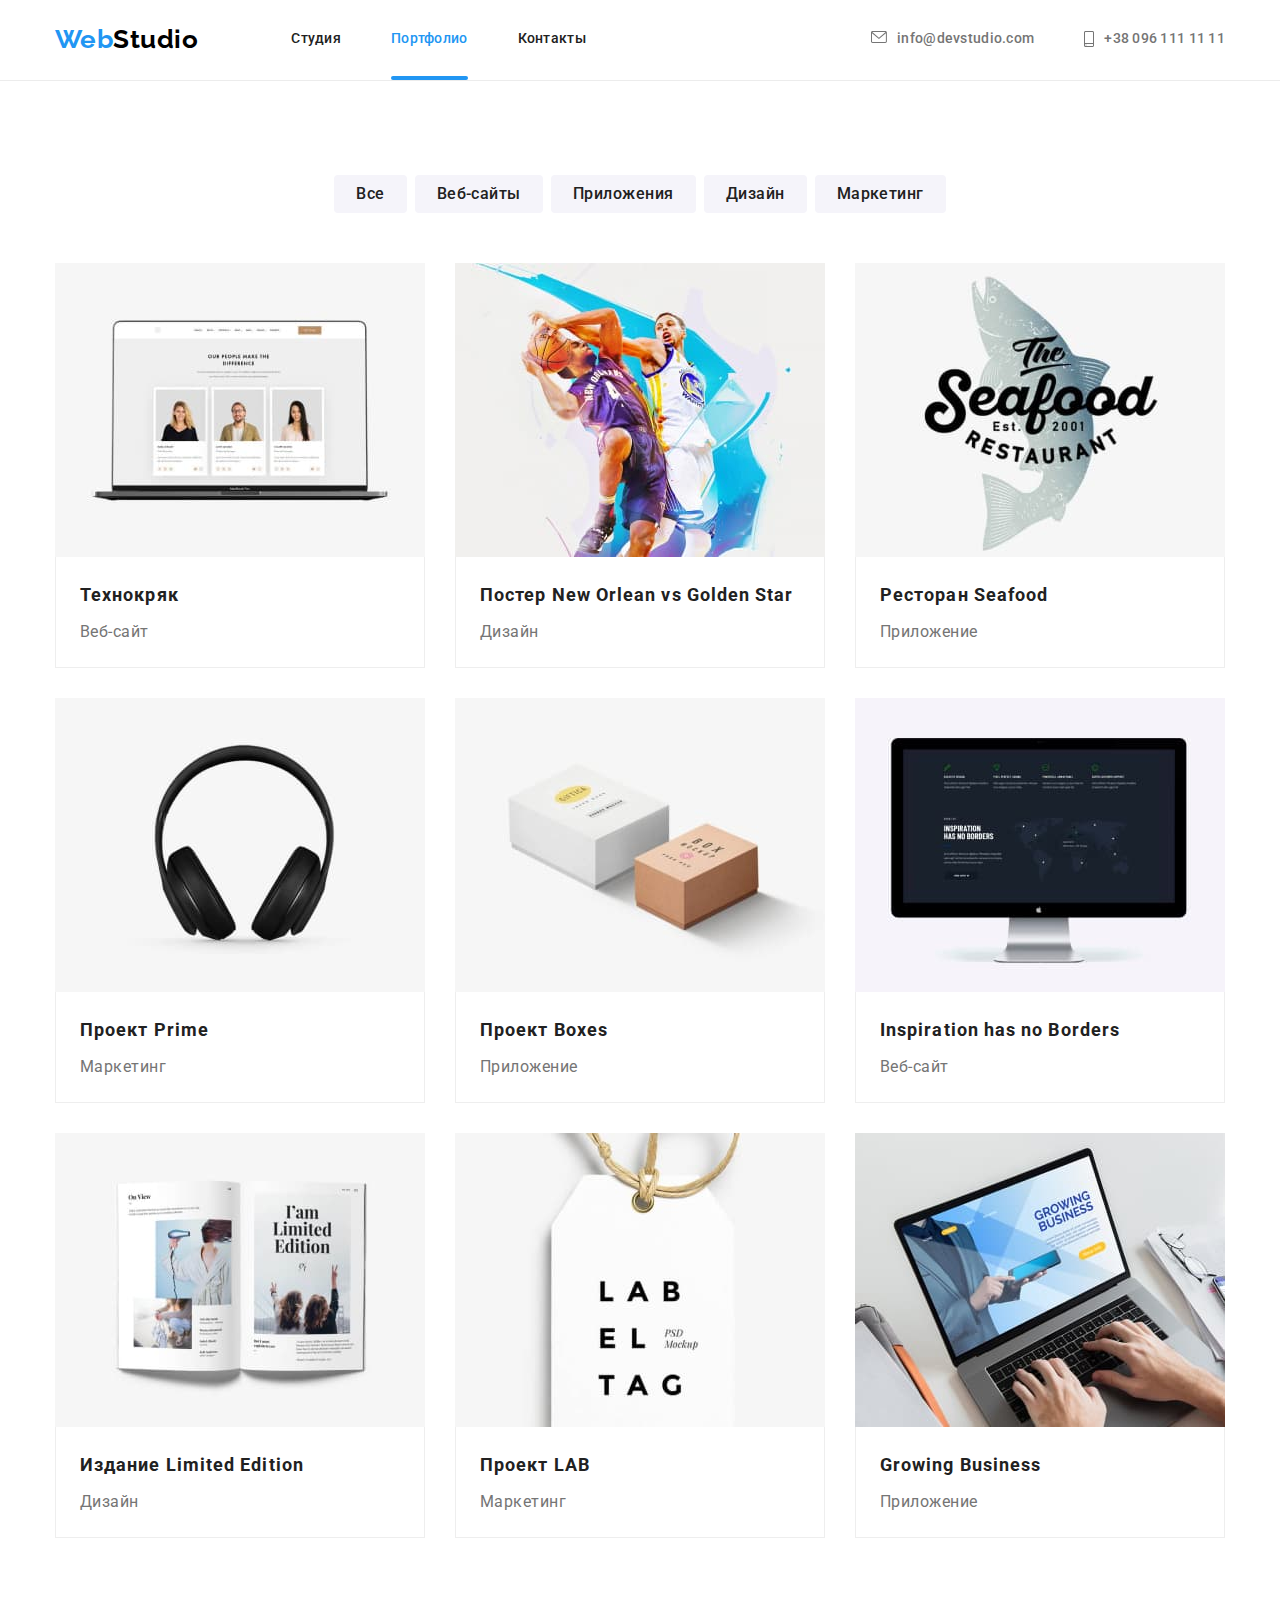
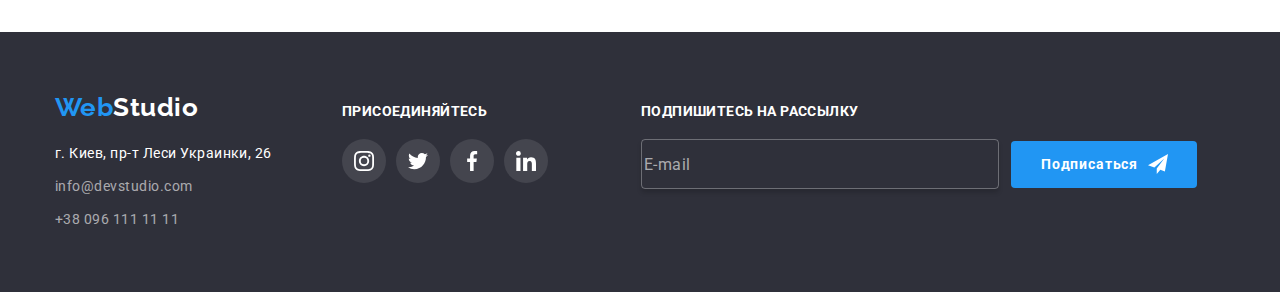
==== commit 0852b76d: "Renamed classes by BEM Metodology in hero and footer contacts" ====
--- a/portfolio.html
+++ b/portfolio.html
@@ -69,7 +69,7 @@
 
     <main>
       <section class="section example">
-        <!-- <h1 class="section-title">Наши работы</h1> -->
+        <h1 class="section-title visually-hidden">Наши работы</h1>
         <div class="example-box container">
           <!-- Фильтр -->
 
@@ -279,23 +279,33 @@
     </main>
 
     <!-- Футер -->
+
+    <!-- ------------------------------------start -->
 
     <footer class="page-footer">
       <div class="footer-info container">
         <div class="footer-contacts">
-          <a href="./index.html" class="link logo"><span>Web</span>Studio</a>
+          <a href="./index.html" class="link logo logo--footer-logo"
+            >Web<span class="logo--light-logo">Studio</span></a
+          >
           <address>г. Киев, пр-т Леси Украинки, 26</address>
           <ul class="footer-contacts list">
             <li class="footer-contacts-item">
-              <a href="mailto:info@devstudio.com" class="link"
+              <a
+                href="mailto:info@devstudio.com"
+                class="footer-contacts__link link"
                 >info@devstudio.com</a
               >
             </li>
             <li class="footer-contacts-item">
-              <a href="tel:+380961111111" class="link">+38 096 111 11 11</a>
-            </li>
-          </ul>
-        </div>
+              <a href="tel:+380961111111" class="footer-contacts__link link"
+                >+38 096 111 11 11</a
+              >
+            </li>
+          </ul>
+        </div>
+
+        <!-- ____________________________________________end -->
 
         <div class="footer-links">
           <h2 class="footer-title">Присоединяйтесь</h2>
--- a/css/styles.css
+++ b/css/styles.css
@@ -127,10 +127,29 @@
   display: inline-block;
 }
 
+/* Sections */
+
+.section {
+  padding-top: 94px;
+  padding-bottom: 94px;
+}
+
+.section__title {
+  margin-bottom: 50px;
+
+  color: var(--title-text-color);
+
+  font-weight: 700;
+  font-size: 36px;
+  line-height: 1.16;
+  text-align: center;
+}
+
 /* ------------------------------------------- */
 /* ------------------------------------------- */
 /* ------------------------------------------- */
 
+/* ---------------------------------------------------start */
 /* Кнопки */
 
 .button {
@@ -144,6 +163,27 @@
     box-shadow var(--transition-time) var(--transition-time-func);
 }
 
+.button--primary {
+  width: 200px;
+  height: 50px;
+  text-align: center;
+
+  color: var(--secondary-accent-color);
+  background-color: var(--primary-accent-color);
+
+  font-weight: 700;
+  line-height: 1.87;
+  letter-spacing: 0.06em;
+}
+
+.button--primary:hover,
+.button--primary:focus {
+  background-color: #188ce8;
+  box-shadow: 0px 4px 4px rgba(0, 0, 0, 0.25);
+}
+
+/* ______________________________________________________end */
+
 .button.filter {
   padding: 4px 20px;
 
@@ -188,6 +228,7 @@
   height: 20px;
 }
 
+/* -------------------------------------------start */
 /* HEADER */
 
 .page-header {
@@ -248,7 +289,7 @@
   color: var(--primary-accent-color);
 }
 
-/* ---------Полоска активной вкладки position: relative строка 212 */
+/* ---------Полоска активной вкладки  */
 
 .site-nav__link.current::after {
   content: "";
@@ -274,18 +315,15 @@
   margin-left: auto;
 }
 
-.header-contacts .link {
+.header-contacts__item {
+  display: flex;
+  align-items: center;
+}
+
+.header-contacts__link {
+  display: flex;
   transition: color var(--transition-time) var(--transition-time-func),
     fill var(--transition-time) var(--transition-time-func);
-}
-
-.header-contacts__item {
-  display: flex;
-  align-items: center;
-}
-
-.header-contacts__link {
-  display: flex;
 }
 
 .header-contacts__icon {
@@ -308,24 +346,6 @@
 .header-contacts__link:hover .header-contacts__icon {
   color: var(--primary-accent-color);
   fill: var(--primary-accent-color);
-}
-
-/* Sections */
-
-.section {
-  padding-top: 94px;
-  padding-bottom: 94px;
-}
-
-.section-title {
-  margin-bottom: 50px;
-
-  color: var(--title-text-color);
-
-  font-weight: 700;
-  font-size: 36px;
-  line-height: 1.16;
-  text-align: center;
 }
 
 /* Hero */
@@ -393,6 +413,8 @@
   box-shadow: 0px 4px 4px rgba(0, 0, 0, 0.25);
 }
 
+/* ---------------------------------------------------end */
+
 /* Секция преймущества */
 
 /* .advantages {
@@ -783,6 +805,8 @@
   border: 1px solid #eeeeee;
 } */
 
+/* -------------------------------------start */
+
 /* футер */
 
 .page-footer {
@@ -803,6 +827,8 @@
 .logo--footer-logo {
   margin-bottom: 20px;
 }
+
+/* -----------------------------------------------end */
 
 .page-footer address {
   margin-bottom: 9px;
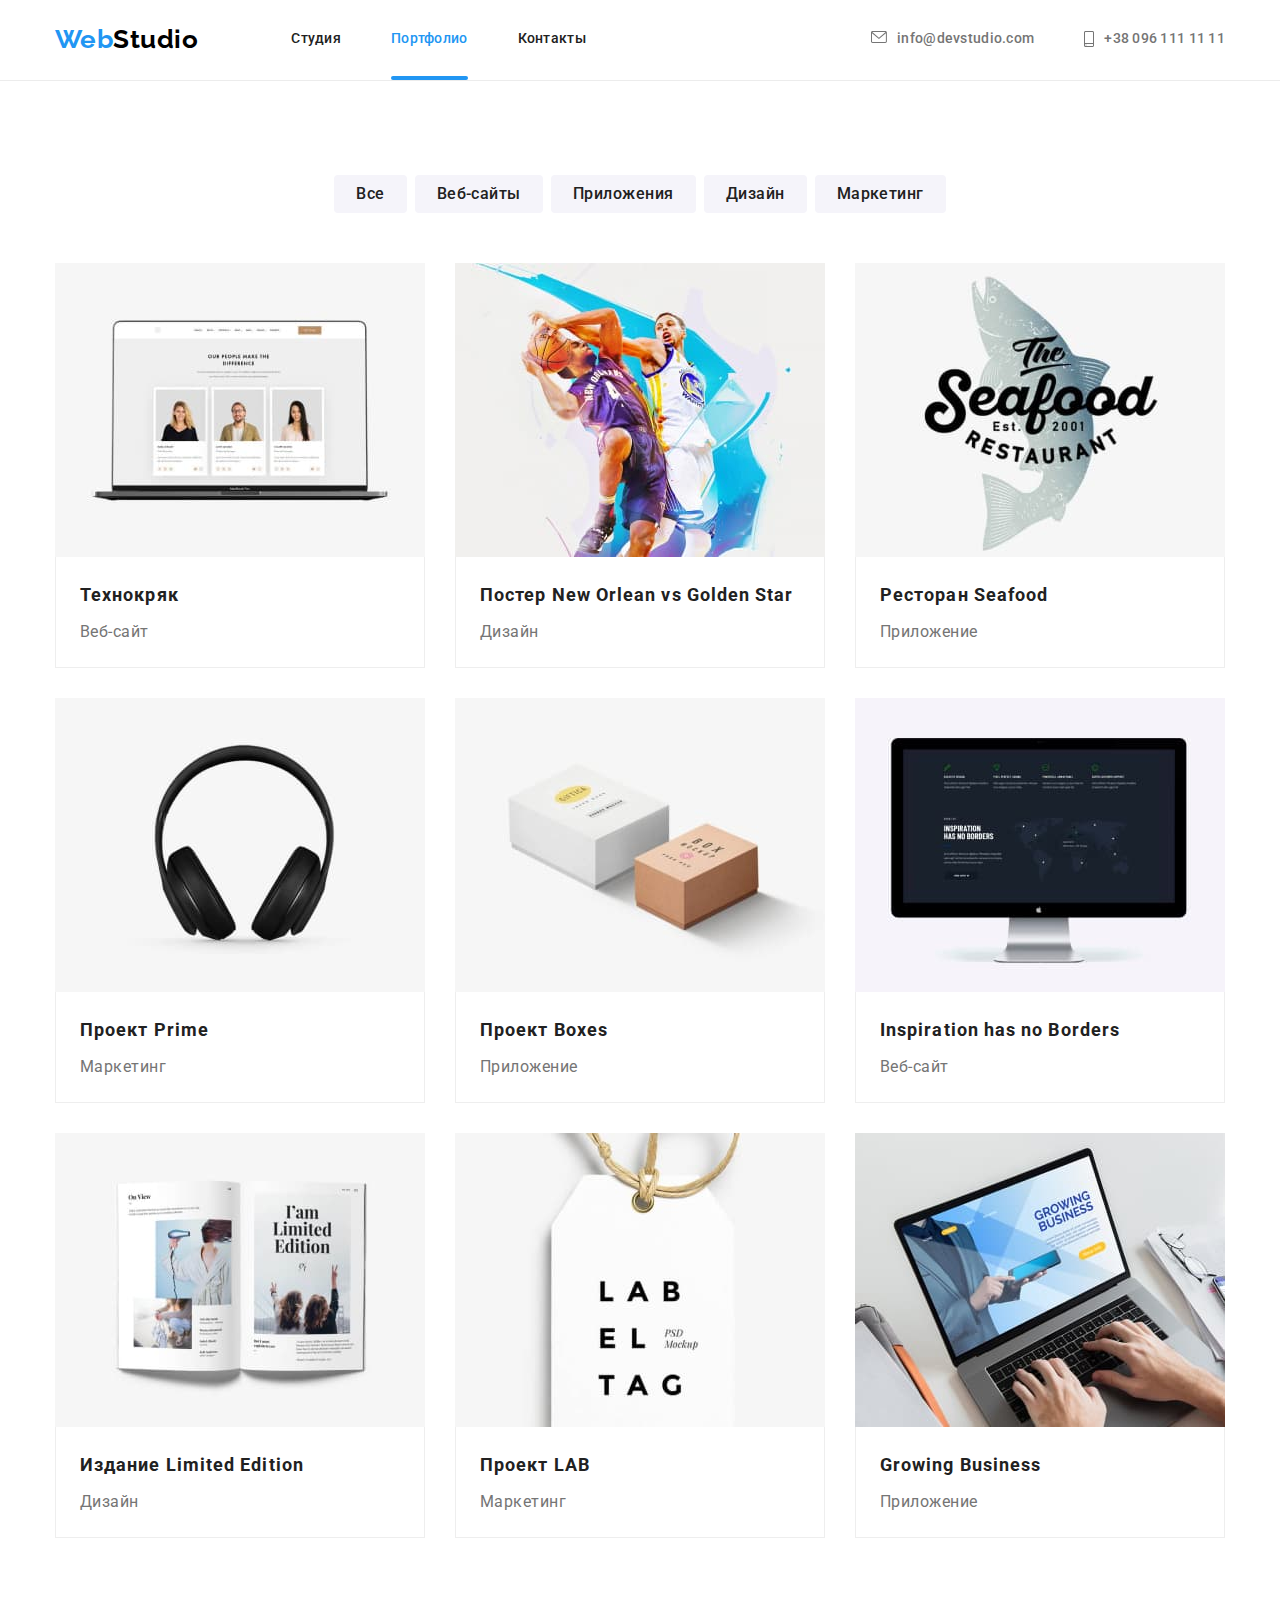
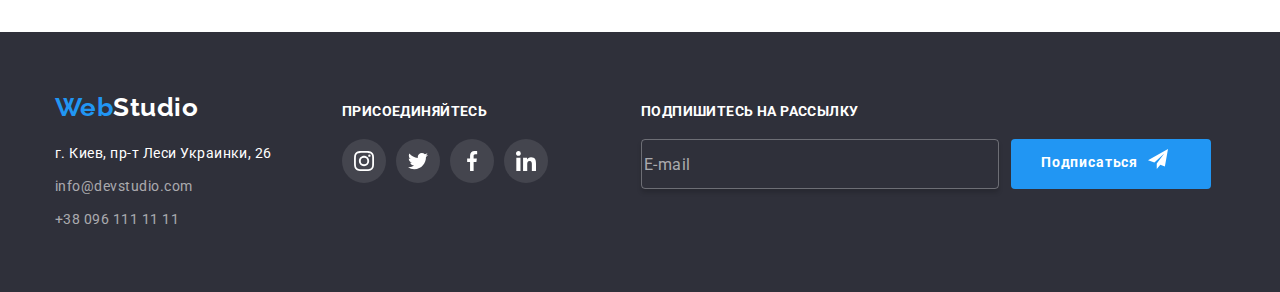
==== commit 15a7d55a: "Made footer" ====
--- a/portfolio.html
+++ b/portfolio.html
@@ -282,22 +282,24 @@
 
     <!-- ------------------------------------start -->
 
-    <footer class="page-footer">
+    <footer class="page-footer page-footer--theme--dark">
       <div class="footer-info container">
         <div class="footer-contacts">
           <a href="./index.html" class="link logo logo--footer-logo"
             >Web<span class="logo--light-logo">Studio</span></a
           >
-          <address>г. Киев, пр-т Леси Украинки, 26</address>
-          <ul class="footer-contacts list">
-            <li class="footer-contacts-item">
+          <address class="footer-contacts__address">
+            г. Киев, пр-т Леси Украинки, 26
+          </address>
+          <ul class="footer-contacts-list list">
+            <li class="footer-contacts-list__item">
               <a
                 href="mailto:info@devstudio.com"
                 class="footer-contacts__link link"
                 >info@devstudio.com</a
               >
             </li>
-            <li class="footer-contacts-item">
+            <li class="footer-contacts-list__item">
               <a href="tel:+380961111111" class="footer-contacts__link link"
                 >+38 096 111 11 11</a
               >
@@ -308,43 +310,51 @@
         <!-- ____________________________________________end -->
 
         <div class="footer-links">
-          <h2 class="footer-title">Присоединяйтесь</h2>
+          <h2 class="footer-links__title">Присоединяйтесь</h2>
 
           <ul class="list social-list">
-            <li class="social-item">
-              <a href="#" class="link">
-                <div class="social-box">
-                  <svg class="social-icon">
+            <li class="social-list__item">
+              <a href="#" class="link social-list__link">
+                <div class="social-list__box social-list__box--theme-dark">
+                  <svg
+                    class="social-list__icon social-list__icon--color--light"
+                  >
                     <use href="./images/symbol-defs.svg#icon-instagram-2"></use>
                   </svg>
                 </div>
               </a>
             </li>
 
-            <li class="social-item">
-              <a href="#" class="link">
-                <div class="social-box">
-                  <svg class="social-icon">
+            <li class="social-list__item">
+              <a href="#" class="link social-list__link">
+                <div class="social-list__box social-list__box--theme-dark">
+                  <svg
+                    class="social-list__icon social-list__icon--color--light"
+                  >
                     <use href="./images/symbol-defs.svg#icon-twitter-1"></use>
                   </svg>
                 </div>
               </a>
             </li>
 
-            <li class="social-item">
-              <a href="#" class="link">
-                <div class="social-box">
-                  <svg class="social-icon">
+            <li class="social-list__item">
+              <a href="#" class="link social-list__link">
+                <div class="social-list__box social-list__box--theme-dark">
+                  <svg
+                    class="social-list__icon social-list__icon--color--light"
+                  >
                     <use href="./images/symbol-defs.svg#icon-facebook-1"></use>
                   </svg>
                 </div>
               </a>
             </li>
 
-            <li class="social-item">
-              <a href="#" class="link">
-                <div class="social-box">
-                  <svg class="social-icon">
+            <li class="social-list__item">
+              <a href="#" class="link social-list__link">
+                <div class="social-list__box social-list__box--theme-dark">
+                  <svg
+                    class="social-list__icon social-list__icon--color--light"
+                  >
                     <use href="./images/symbol-defs.svg#icon-linkedin-1"></use>
                   </svg>
                 </div>
@@ -354,22 +364,29 @@
         </div>
 
         <div class="subscription">
-          <h2 class="footer-title">Подпишитесь на рассылку</h2>
+          <h2 class="subscription__title">Подпишитесь на рассылку</h2>
 
           <div class="subscription-box">
-            <form class="form">
+            <form class="subscription-form">
               <label for="">
                 <input
                   type="email"
                   name="email"
                   placeholder="E-mail"
-                  class="ft-input"
+                  class="subscription-form__input"
                 />
               </label>
-              <button type="submit" class="footer-btn button">
+              <button
+                type="submit"
+                class="button button--primary button__footer-btn"
+              >
                 Подписаться
-                <svg class="social-icon">
-                  <use href="./images/symbol-defs.svg#icon-icon-send"></use>
+                <svg class="button__icon">
+                  <use
+                    href="./images/symbol-defs.svg#icon-icon-send"
+                    width="20"
+                    height="20"
+                  ></use>
                 </svg>
               </button>
             </form>
--- a/css/styles.css
+++ b/css/styles.css
@@ -135,8 +135,6 @@
 }
 
 .section__title {
-  margin-bottom: 50px;
-
   color: var(--title-text-color);
 
   font-weight: 700;
@@ -422,6 +420,10 @@
   background-color: rgb(131, 71, 71);
 } */
 
+.advantages__title {
+  margin-bottom: 50px;
+}
+
 .advantages-list {
   margin-left: calc(-1 * var(--card-set-gap));
 
@@ -431,13 +433,13 @@
   display: flex;
 }
 
-.advantages-item {
+.advantages-list__item {
   margin-left: var(--card-set-gap);
 
   flex-basis: calc((100% / 4) - var(--card-set-gap));
 }
 
-.advantages-item-box {
+.advantages-list__box {
   width: 270px;
   height: 120px;
   border-radius: 4px;
@@ -447,12 +449,7 @@
   background-color: var(--primary-bg-color);
 }
 
-.advantages-icon {
-  width: 70px;
-  height: 70px;
-}
-
-.advantages-list-title {
+.advantages-list__title {
   margin-bottom: 10px;
 
   color: var(--title-text-color);
@@ -471,13 +468,17 @@
   text-align: center;
 }
 
+.work__title {
+  margin-bottom: 50px;
+}
+
 .work-list {
   margin-left: calc(-1 * var(--card-set-gap));
 
   display: flex;
 }
 
-.work-item {
+.work-list__item {
   position: relative;
 
   margin-left: var(--card-set-gap);
@@ -485,7 +486,7 @@
   flex-basis: calc((100% / 3) - var(--card-set-gap));
 }
 
-.work-item-text {
+.work-list__text {
   position: absolute;
   width: 100%;
   height: auto;
@@ -513,6 +514,10 @@
   background-color: var(--secondary-bg-color);
 }
 
+.team__title {
+  margin-bottom: 50px;
+}
+
 .team-list {
   margin-left: calc(-1 * var(--card-set-gap));
 
@@ -523,78 +528,99 @@
   display: flex;
 }
 
-.team-item {
+.team-list__item {
   margin-left: var(--card-set-gap);
 
   flex-basis: calc((100% / 4) - var(--card-set-gap));
+
+  border-radius: 0 0 4px 4px;
 
   box-shadow: 0px 1px 3px rgba(0, 0, 0, 0.12), 0px 1px 1px rgba(0, 0, 0, 0.14),
     0px 2px 1px rgba(0, 0, 0, 0.2);
 }
 
-.team-list .title {
+.team-list__text-wrapper {
+  padding: 30px 32px;
+  border-radius: 0 0 4px 4px;
+  background-color: var(--header-bg-color);
+}
+
+.team-list__text {
   margin-bottom: 10px;
 
-  color: var(--title-text-color);
   font-size: 16px;
   line-height: 1.18;
   font-weight: 500;
 }
 
+.team-list__text--dark {
+  color: var(--title-text-color);
+}
+
+.team-list__subtext {
+  font-size: 16px;
+  line-height: 1.18;
+  font-weight: 500;
+  margin-bottom: 16px;
+}
+
 /* .team-list img {
   margin-bottom: 30px;
 } */
 
-.team-card-text {
-  padding: 30px 32px;
-  border-radius: 0 0 4px 4px;
-  background-color: var(--header-bg-color);
-}
-
-.team .social-list {
-  margin-top: 16px;
-  margin-left: -10px;
-
-  display: flex;
-}
-
-.team .social-item {
+/* ------------------------SOCIAL-LIST------------- */
+.social-list {
+  display: flex;
+}
+
+.social-list__item {
+  flex-basis: calc((100% / 3) - 10px);
+}
+
+.social-list__item:not(:first-child) {
   margin-left: 10px;
-
-  flex-basis: calc((100% / 3) - 10px);
-}
-
-.social-item .link {
+}
+
+.social-list__link {
   display: flex;
   align-items: center;
 }
 
-.team .social-item .link .social-icon {
+.social-list__icon {
+  width: 20px;
+  height: 20px;
+  fill: #afb1b8;
+  align-self: center;
   transition: fill var(--transition-time) var(--transition-time-func);
 }
 
-.team .social-item .link:hover .social-icon,
-.team .social-item .link:focus .social-icon {
+.social-list__link:hover .social-list__icon,
+.social-list__link:focus .social-list__icon {
   fill: var(--secondary-accent-color);
 }
 
-.team .social-item .link .social-box {
+.social-list__box {
+  display: flex;
+  justify-content: center;
+  width: 44px;
+  height: 44px;
   border-radius: 50%;
   transition: background-color var(--transition-time)
     var(--transition-time-func);
 }
 
-.team .social-item .link:hover .social-box,
-.team .social-item .link:hover .social-box {
+.social-list__link:hover .social-list__box,
+.social-list__link:focus .social-list__box {
   background-color: var(--primary-accent-color);
 }
 
-.team .social-icon {
-  fill: #afb1b8;
-  align-self: center;
-}
+/* ------------------------SOCIAL-LIST------------- */
 
 /* Секция Постоянные клиенты */
+
+.clients__title {
+  margin-bottom: 50px;
+}
 
 .clients-list {
   margin-left: calc(-1 * var(--card-set-gap));
@@ -603,14 +629,14 @@
   display: flex;
 }
 
-.clients-item {
+.clients-list__item {
   margin-left: var(--card-set-gap);
   margin-bottom: var(--card-set-gap);
 
   flex-basis: calc((100% / 5) - var(--card-set-gap));
 }
 
-.clients-item-box {
+.clients-list__box {
   width: 170px;
   height: 92px;
   padding: 16px 32px;
@@ -620,7 +646,7 @@
   transition: border var(--transition-time) var(--transition-time-func);
 }
 
-.clients-icon {
+.clients-list__icon {
   width: 106px;
   height: 60px;
 
@@ -629,13 +655,13 @@
   transition: fill var(--transition-time) var(--transition-time-func);
 }
 
-.clients-item .link:hover .clients-icon,
-.clients-item .link:focus .clients-icon {
+.clients-list__link:hover .clients-list__icon,
+.clients-list__link:focus .clients-list__icon {
   fill: var(--primary-accent-color);
 }
 
-.clients-item .link:hover .clients-item-box,
-.clients-item .link:focus .clients-item-box {
+.clients-list__link:hover .clients-list__box,
+.clients-list__link:focus .clients-list__box {
   border: 1px solid var(--primary-accent-color);
 }
 
@@ -812,12 +838,18 @@
 .page-footer {
   padding-top: 60px;
   padding-bottom: 60px;
-
+  font-size: 14px;
+  line-height: 1.71;
+}
+
+.page-footer--theme--dark {
   color: var(--secondary-accent-color);
   background-color: var(--footer-bg-color);
-
-  font-size: 14px;
-  line-height: 1.71;
+}
+
+.footer-info {
+  display: flex;
+  align-items: baseline;
 }
 
 .logo--light-logo {
@@ -830,7 +862,7 @@
 
 /* -----------------------------------------------end */
 
-.page-footer address {
+.footer-contacts__address {
   margin-bottom: 9px;
 
   font-style: normal;
@@ -847,54 +879,25 @@
   color: var(--primary-accent-color);
 }
 
-.footer-contacts-item:not(:last-child) {
+.footer-contacts-list__item:not(:last-child) {
   margin-bottom: 9px;
-}
-
-.page-footer .social-list {
-  display: flex;
-}
-
-.footer-info {
-  display: flex;
-  align-items: baseline;
 }
 
 .footer-links {
   margin-left: 70px;
 }
 
-.footer-links .social-item .link .social-box {
+.social-list__icon--color--light {
+  fill: var(--secondary-accent-color);
+}
+
+.social-list__box--theme-dark {
+  background-color: rgba(255, 255, 255, 0.1);
   transition: background-color var(--transition-time)
     var(--transition-time-func);
 }
 
-.footer-links .social-item .link:hover .social-icon,
-.footer-links .social-item .link:focus .social-icon {
-  fill: var(--secondary-accent-color);
-}
-
-.footer-links .social-item .link:hover .social-box,
-.footer-links .social-item .link:hover .social-box {
-  background-color: var(--primary-accent-color);
-  border-radius: 50%;
-}
-
-.footer-links .social-icon {
-  fill: var(--secondary-accent-color);
-  align-self: center;
-}
-
-.footer-links .social-box {
-  background-color: rgba(255, 255, 255, 0.1);
-  border-radius: 50%;
-}
-
-.footer-links .social-item:not(:first-child) {
-  margin-left: 10px;
-}
-
-.page-footer .footer-title {
+.footer-links__title {
   margin-bottom: 20px;
 
   font-family: Roboto;
@@ -911,17 +914,28 @@
   margin-left: 93px;
 }
 
+.subscription__title {
+  margin-bottom: 20px;
+
+  font-family: Roboto;
+  font-weight: 700;
+  font-size: 14px;
+  line-height: 1.14;
+  letter-spacing: 0.03em;
+  text-transform: uppercase;
+}
+
 .subscription-box {
   display: flex;
   align-items: center;
 }
 
-.form {
+.subscription-form {
   display: flex;
   align-items: center;
 }
 
-.form .ft-input {
+.subscription-form__input {
   display: block;
   width: 358px;
   height: 50px;
@@ -936,7 +950,7 @@
   letter-spacing: 0.03em;
 }
 
-.form .ft-input::placeholder {
+.subscription-form__input::placeholder {
   color: rgba(255, 255, 255, 0.6);
   font-weight: 400;
   font-size: 16px;
@@ -944,41 +958,23 @@
   letter-spacing: 0.03em;
 }
 
-.footer-btn {
+.button__footer-btn {
   margin-left: 12px;
 
   padding: 8px 27px 8px 28px;
 
-  color: var(--secondary-accent-color);
-  background-color: var(--primary-accent-color);
-
-  /* font-family: inherit; */
-  font-weight: 700;
-  /* font-size: 16px; */
-  line-height: 1.87;
-  letter-spacing: 0.06em;
-
   display: flex;
   justify-content: center;
-  align-items: center;
-
-  /* transition: background-color var(--transition-time)
-      var(--transition-time-func),
-    box-shadow var(--transition-time) var(--transition-time-func); */
-}
-
-.footer-btn:hover,
-.footer-btn:focus {
-  background-color: #188ce8;
-  box-shadow: 0px 4px 4px rgba(0, 0, 0, 0.25);
-}
-
-.footer-btn .social-icon {
+}
+
+.button__icon {
+  max-width: 44px;
+  max-height: 44px;
+  display: block;
+
   margin-left: 10px;
   fill: var(--secondary-accent-color);
 }
-
-/* ------------------Модальное окно */
 
 .backdrop {
   width: 100%;
